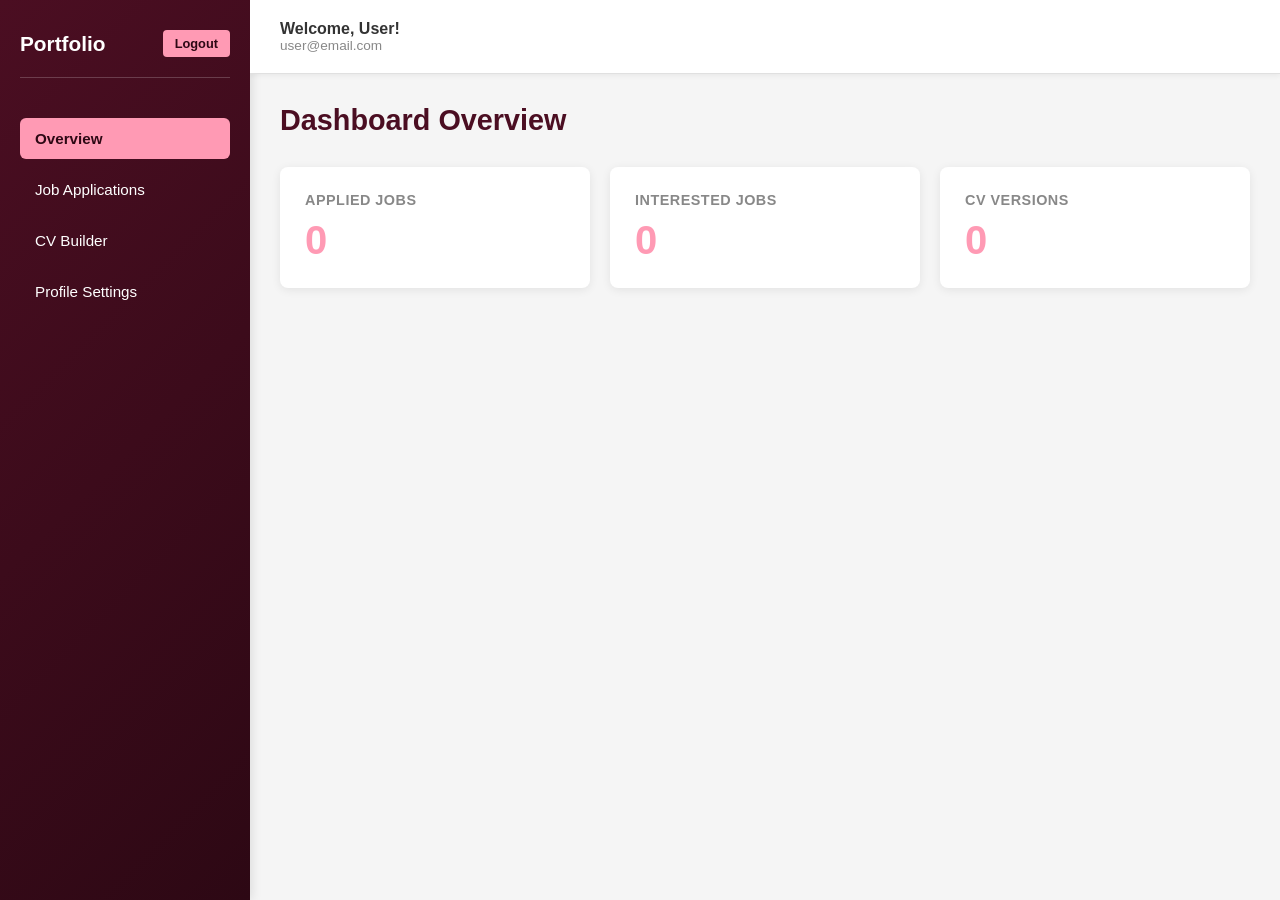
==== dashboard.html @ bc72322b "Add authentication system, dashboard, job tracker, and CV builder" ====
<!DOCTYPE html>
<html lang="en">
<head>
  <meta charset="UTF-8">
  <meta name="viewport" content="width=device-width, initial-scale=1.0">
  <title>Dashboard - Portfolio</title>
  <link rel="stylesheet" href="dashboard-style.css">
</head>
<body>
  <div class="dashboard-container">
    <!-- Sidebar Navigation -->
    <aside class="sidebar">
      <div class="sidebar-header">
        <h2>Portfolio</h2>
        <button id="logoutBtn" class="btn-logout">Logout</button>
      </div>
      <nav class="sidebar-nav">
        <ul>
          <li><a href="#" class="nav-link active" data-section="overview">Overview</a></li>
          <li><a href="#" class="nav-link" data-section="jobs">Job Applications</a></li>
          <li><a href="#" class="nav-link" data-section="cv-builder">CV Builder</a></li>
          <li><a href="#" class="nav-link" data-section="profile">Profile Settings</a></li>
        </ul>
      </nav>
    </aside>

    <!-- Main Content -->
    <main class="main-content">
      <!-- Header -->
      <header class="dashboard-header">
        <div class="user-info">
          <p id="userName">Welcome, User!</p>
          <small id="userEmail">user@email.com</small>
        </div>
      </header>

      <!-- Overview Section -->
      <section id="overview" class="section-content active">
        <h1>Dashboard Overview</h1>
        <div class="stats-grid">
          <div class="stat-card">
            <h3>Applied Jobs</h3>
            <p class="stat-number" id="appliedCount">0</p>
          </div>
          <div class="stat-card">
            <h3>Interested Jobs</h3>
            <p class="stat-number" id="interestedCount">0</p>
          </div>
          <div class="stat-card">
            <h3>CV Versions</h3>
            <p class="stat-number" id="cvCount">0</p>
          </div>
        </div>
      </section>

      <!-- Job Applications Section -->
      <section id="jobs" class="section-content">
        <h1>Job Applications Tracker</h1>
        
        <div class="jobs-controls">
          <button id="addJobBtn" class="btn-primary">+ Add Job</button>
          <div class="filter-tabs">
            <button class="filter-btn active" data-filter="all">All</button>
            <button class="filter-btn" data-filter="applied">Applied</button>
            <button class="filter-btn" data-filter="interested">Interested</button>
          </div>
        </div>

        <!-- Add Job Modal -->
        <div id="jobModal" class="modal">
          <div class="modal-content">
            <span class="close">&times;</span>
            <h2>Add Job Application</h2>
            <form id="jobForm">
              <div class="form-group">
                <label for="jobTitle">Job Title</label>
                <input type="text" id="jobTitle" name="jobTitle" required>
              </div>

              <div class="form-group">
                <label for="company">Company Name</label>
                <input type="text" id="company" name="company" required>
              </div>

              <div class="form-group">
                <label for="jobLocation">Location</label>
                <input type="text" id="jobLocation" name="jobLocation">
              </div>

              <div class="form-group">
                <label for="jobStatus">Status</label>
                <select id="jobStatus" name="jobStatus" required>
                  <option value="applied">Applied</option>
                  <option value="interested">Interested</option>
                </select>
              </div>

              <div class="form-group">
                <label for="applicationDate">Application Date</label>
                <input type="date" id="applicationDate" name="applicationDate">
              </div>

              <div class="form-group">
                <label for="jobDescription">Job Description</label>
                <textarea id="jobDescription" name="jobDescription" rows="4"></textarea>
              </div>

              <button type="submit" class="btn-primary">Save Job</button>
            </form>
          </div>
        </div>

        <!-- Jobs List -->
        <div id="jobsList" class="jobs-list">
          <p class="no-data">No jobs added yet. Click "Add Job" to get started.</p>
        </div>
      </section>

      <!-- CV Builder Section -->
      <section id="cv-builder" class="section-content">
        <h1>CV Builder</h1>
        
        <div class="cv-builder-container">
          <!-- CV Form -->
          <div class="cv-form">
            <h2>Build Your CV</h2>
            <form id="cvForm">
              <!-- Personal Information -->
              <fieldset>
                <legend>Personal Information</legend>
                <div class="form-group">
                  <label for="cvFullName">Full Name</label>
                  <input type="text" id="cvFullName" name="cvFullName" required>
                </div>

                <div class="form-group">
                  <label for="cvEmail">Email</label>
                  <input type="email" id="cvEmail" name="cvEmail" required>
                </div>

                <div class="form-group">
                  <label for="cvPhone">Phone Number</label>
                  <input type="tel" id="cvPhone" name="cvPhone">
                </div>

                <div class="form-group">
                  <label for="cvLocation">Location</label>
                  <input type="text" id="cvLocation" name="cvLocation">
                </div>
              </fieldset>

              <!-- Professional Summary -->
              <fieldset>
                <legend>Professional Summary</legend>
                <div class="form-group">
                  <label for="cvSummary">Summary</label>
                  <textarea id="cvSummary" name="cvSummary" rows="4" placeholder="Brief summary of your professional background"></textarea>
                </div>
              </fieldset>

              <!-- Experience -->
              <fieldset>
                <legend>Work Experience</legend>
                <div id="experienceContainer"></div>
                <button type="button" id="addExperienceBtn" class="btn-secondary">+ Add Experience</button>
              </fieldset>

              <!-- Education -->
              <fieldset>
                <legend>Education</legend>
                <div id="educationContainer"></div>
                <button type="button" id="addEducationBtn" class="btn-secondary">+ Add Education</button>
              </fieldset>

              <!-- Skills -->
              <fieldset>
                <legend>Skills</legend>
                <div id="skillsContainer"></div>
                <button type="button" id="addSkillBtn" class="btn-secondary">+ Add Skill</button>
              </fieldset>

              <div class="cv-actions">
                <button type="submit" class="btn-primary">Save CV</button>
                <button type="button" id="previewCvBtn" class="btn-secondary">Preview CV</button>
              </div>
            </form>
          </div>

          <!-- CV Preview -->
          <div class="cv-preview">
            <h2>CV Preview</h2>
            <div id="cvPreviewContent" class="preview-content">
              <p>Fill in the form to see your CV preview</p>
            </div>
            <button id="downloadCvBtn" class="btn-primary">Download PDF</button>
          </div>
        </div>
      </section>

      <!-- Profile Settings Section -->
      <section id="profile" class="section-content">
        <h1>Profile Settings</h1>
        
        <form id="profileForm">
          <fieldset>
            <legend>Account Information</legend>
            <div class="form-group">
              <label for="profileFullName">Full Name</label>
              <input type="text" id="profileFullName" name="profileFullName" required>
            </div>

            <div class="form-group">
              <label for="profileEmail">Email</label>
              <input type="email" id="profileEmail" name="profileEmail" required disabled>
            </div>

            <div class="form-group">
              <label for="profileBio">Bio</label>
              <textarea id="profileBio" name="profileBio" rows="4"></textarea>
            </div>
          </fieldset>

          <fieldset>
            <legend>Change Password</legend>
            <div class="form-group">
              <label for="currentPassword">Current Password</label>
              <input type="password" id="currentPassword" name="currentPassword">
            </div>

            <div class="form-group">
              <label for="newPassword">New Password</label>
              <input type="password" id="newPassword" name="newPassword">
            </div>

            <div class="form-group">
              <label for="confirmNewPassword">Confirm New Password</label>
              <input type="password" id="confirmNewPassword" name="confirmNewPassword">
            </div>
          </fieldset>

          <button type="submit" class="btn-primary">Save Changes</button>
        </form>
      </section>
    </main>
  </div>

  <!-- Success Modal -->
  <div id="successModal" class="modal">
    <div class="modal-content">
      <p id="successMessage"></p>
      <button class="btn-primary" onclick="closeSuccessModal()">Close</button>
    </div>
  </div>

  <script src="auth.js"></script>
  <script src="dashboard.js"></script>
</body>
</html>
---- dashboard-style.css ----
/* --- RESET & BASE --- */
* {
  margin: 0;
  padding: 0;
  box-sizing: border-box;
}

body {
  font-family: 'Segoe UI', Tahoma, Geneva, Verdana, sans-serif;
  background-color: #f5f5f5;
  color: #333;
}

/* --- DASHBOARD LAYOUT --- */
.dashboard-container {
  display: flex;
  height: 100vh;
}

/* --- SIDEBAR --- */
.sidebar {
  width: 250px;
  background: linear-gradient(135deg, #4B0E22 0%, #2d0814 100%);
  color: white;
  padding: 30px 20px;
  overflow-y: auto;
  box-shadow: 2px 0 10px rgba(0, 0, 0, 0.1);
}

.sidebar-header {
  display: flex;
  justify-content: space-between;
  align-items: center;
  margin-bottom: 40px;
  padding-bottom: 20px;
  border-bottom: 1px solid rgba(255, 255, 255, 0.2);
}

.sidebar-header h2 {
  font-size: 1.3rem;
  font-weight: 700;
}

.btn-logout {
  background: #FF9AB4;
  color: #2d0814;
  border: none;
  padding: 6px 12px;
  border-radius: 4px;
  font-size: 0.8rem;
  font-weight: 600;
  cursor: pointer;
  transition: background 0.3s ease;
}

.btn-logout:hover {
  background: #E67BA0;
}

.sidebar-nav ul {
  list-style: none;
}

.sidebar-nav ul li {
  margin-bottom: 10px;
}

.nav-link {
  display: block;
  color: white;
  text-decoration: none;
  padding: 12px 15px;
  border-radius: 6px;
  transition: background 0.3s ease;
  font-size: 0.95rem;
}

.nav-link:hover {
  background: rgba(255, 154, 180, 0.2);
}

.nav-link.active {
  background: #FF9AB4;
  color: #2d0814;
  font-weight: 600;
}

/* --- MAIN CONTENT --- */
.main-content {
  flex: 1;
  overflow-y: auto;
  padding: 0;
}

.dashboard-header {
  background: white;
  padding: 20px 30px;
  border-bottom: 1px solid #e0e0e0;
  box-shadow: 0 2px 5px rgba(0, 0, 0, 0.05);
  display: flex;
  justify-content: space-between;
  align-items: center;
}

.user-info {
  display: flex;
  flex-direction: column;
}

.user-info p {
  font-size: 1rem;
  font-weight: 600;
  color: #333;
}

.user-info small {
  font-size: 0.85rem;
  color: #888;
}

/* --- SECTIONS --- */
.section-content {
  padding: 30px;
  display: none;
}

.section-content.active {
  display: block;
  animation: fadeIn 0.3s ease;
}

@keyframes fadeIn {
  from {
    opacity: 0;
    transform: translateY(10px);
  }
  to {
    opacity: 1;
    transform: translateY(0);
  }
}

.section-content h1 {
  font-size: 1.8rem;
  color: #4B0E22;
  margin-bottom: 30px;
  font-weight: 700;
}

/* --- STATS GRID --- */
.stats-grid {
  display: grid;
  grid-template-columns: repeat(auto-fit, minmax(250px, 1fr));
  gap: 20px;
  margin-bottom: 30px;
}

.stat-card {
  background: white;
  border-radius: 8px;
  padding: 25px;
  box-shadow: 0 2px 10px rgba(0, 0, 0, 0.08);
  transition: transform 0.3s ease, box-shadow 0.3s ease;
}

.stat-card:hover {
  transform: translateY(-5px);
  box-shadow: 0 5px 20px rgba(0, 0, 0, 0.12);
}

.stat-card h3 {
  color: #888;
  font-size: 0.9rem;
  font-weight: 600;
  margin-bottom: 10px;
  text-transform: uppercase;
  letter-spacing: 0.5px;
}

.stat-number {
  font-size: 2.5rem;
  color: #FF9AB4;
  font-weight: 700;
}

/* --- JOBS SECTION --- */
.jobs-controls {
  display: flex;
  justify-content: space-between;
  align-items: center;
  margin-bottom: 25px;
  gap: 20px;
}

.btn-primary {
  background: linear-gradient(135deg, #FF9AB4 0%, #E67BA0 100%);
  color: white;
  border: none;
  padding: 12px 24px;
  border-radius: 6px;
  font-size: 0.95rem;
  font-weight: 600;
  cursor: pointer;
  transition: transform 0.2s ease, box-shadow 0.2s ease;
}

.btn-primary:hover {
  transform: translateY(-2px);
  box-shadow: 0 5px 20px rgba(255, 154, 180, 0.4);
}

.btn-secondary {
  background: #e0e0e0;
  color: #333;
  border: none;
  padding: 10px 20px;
  border-radius: 6px;
  font-size: 0.9rem;
  font-weight: 600;
  cursor: pointer;
  transition: background 0.3s ease;
}

.btn-secondary:hover {
  background: #d0d0d0;
}

/* --- FILTER TABS --- */
.filter-tabs {
  display: flex;
  gap: 10px;
}

.filter-btn {
  background: white;
  color: #666;
  border: 1px solid #ddd;
  padding: 8px 16px;
  border-radius: 20px;
  cursor: pointer;
  font-size: 0.85rem;
  font-weight: 600;
  transition: all 0.3s ease;
}

.filter-btn:hover {
  border-color: #FF9AB4;
  color: #FF9AB4;
}

.filter-btn.active {
  background: #FF9AB4;
  color: white;
  border-color: #FF9AB4;
}

/* --- JOBS LIST --- */
.jobs-list {
  display: grid;
  gap: 15px;
}

.job-card {
  background: white;
  border-radius: 8px;
  padding: 20px;
  box-shadow: 0 2px 10px rgba(0, 0, 0, 0.08);
  border-left: 4px solid #FF9AB4;
  transition: transform 0.3s ease, box-shadow 0.3s ease;
}

.job-card:hover {
  transform: translateY(-3px);
  box-shadow: 0 5px 20px rgba(0, 0, 0, 0.12);
}

.job-card-header {
  display: flex;
  justify-content: space-between;
  align-items: start;
  margin-bottom: 10px;
}

.job-card h3 {
  font-size: 1.1rem;
  color: #4B0E22;
  margin: 0;
}

.job-card-meta {
  display: flex;
  gap: 15px;
  font-size: 0.85rem;
  color: #888;
  margin-bottom: 10px;
}

.job-status {
  display: inline-block;
  padding: 4px 12px;
  border-radius: 20px;
  font-size: 0.8rem;
  font-weight: 600;
}

.status-applied {
  background: #e3f2fd;
  color: #1976d2;
}

.status-interested {
  background: #f3e5f5;
  color: #7b1fa2;
}

.job-description {
  color: #666;
  line-height: 1.6;
  margin: 10px 0;
  font-size: 0.9rem;
}

.job-actions {
  display: flex;
  gap: 10px;
  margin-top: 15px;
}

.btn-edit,
.btn-delete {
  padding: 6px 12px;
  border: none;
  border-radius: 4px;
  font-size: 0.85rem;
  cursor: pointer;
  font-weight: 600;
  transition: all 0.3s ease;
}

.btn-edit {
  background: #e0e0e0;
  color: #333;
}

.btn-edit:hover {
  background: #d0d0d0;
}

.btn-delete {
  background: #ffebee;
  color: #c33;
}

.btn-delete:hover {
  background: #ffcdd2;
}

.no-data {
  text-align: center;
  color: #999;
  padding: 40px 20px;
  font-style: italic;
}

/* --- MODAL --- */
.modal {
  display: none;
  position: fixed;
  z-index: 1000;
  left: 0;
  top: 0;
  width: 100%;
  height: 100%;
  background-color: rgba(0, 0, 0, 0.5);
  animation: fadeIn 0.3s ease;
}

.modal.show {
  display: flex;
  align-items: center;
  justify-content: center;
}

.modal-content {
  background-color: white;
  padding: 30px;
  border-radius: 8px;
  box-shadow: 0 10px 40px rgba(0, 0, 0, 0.3);
  width: 90%;
  max-width: 500px;
  max-height: 90vh;
  overflow-y: auto;
  position: relative;
}

.close {
  position: absolute;
  right: 20px;
  top: 15px;
  font-size: 1.5rem;
  cursor: pointer;
  color: #888;
  transition: color 0.3s ease;
}

.close:hover {
  color: #333;
}

.modal-content h2 {
  color: #4B0E22;
  margin-bottom: 20px;
  font-size: 1.5rem;
}

/* --- FORM STYLES --- */
.form-group {
  margin-bottom: 15px;
}

.form-group label {
  display: block;
  margin-bottom: 5px;
  color: #333;
  font-weight: 600;
  font-size: 0.9rem;
}

.form-group input[type="text"],
.form-group input[type="email"],
.form-group input[type="tel"],
.form-group input[type="date"],
.form-group input[type="password"],
.form-group textarea,
.form-group select {
  width: 100%;
  padding: 10px;
  border: 1px solid #ddd;
  border-radius: 6px;
  font-size: 0.9rem;
  font-family: inherit;
  transition: border-color 0.3s ease;
}

.form-group input:focus,
.form-group textarea:focus,
.form-group select:focus {
  outline: none;
  border-color: #FF9AB4;
  box-shadow: 0 0 5px rgba(255, 154, 180, 0.3);
}

.form-group textarea {
  resize: vertical;
  min-height: 100px;
}

fieldset {
  border: 1px solid #e0e0e0;
  border-radius: 6px;
  padding: 20px;
  margin-bottom: 20px;
}

fieldset legend {
  font-size: 1.1rem;
  font-weight: 700;
  color: #4B0E22;
  padding: 0 10px;
  margin-left: -10px;
}

/* --- CV BUILDER --- */
.cv-builder-container {
  display: grid;
  grid-template-columns: 1fr 1fr;
  gap: 30px;
}

.cv-form {
  background: white;
  padding: 25px;
  border-radius: 8px;
  box-shadow: 0 2px 10px rgba(0, 0, 0, 0.08);
}

.cv-form h2 {
  color: #4B0E22;
  margin-bottom: 20px;
  font-size: 1.3rem;
}

.cv-preview {
  background: white;
  padding: 25px;
  border-radius: 8px;
  box-shadow: 0 2px 10px rgba(0, 0, 0, 0.08);
  height: fit-content;
}

.cv-preview h2 {
  color: #4B0E22;
  margin-bottom: 20px;
  font-size: 1.3rem;
}

.preview-content {
  background: #f9f9f9;
  border: 1px solid #e0e0e0;
  padding: 20px;
  border-radius: 6px;
  min-height: 400px;
  line-height: 1.6;
  margin-bottom: 15px;
}

.preview-content h3 {
  color: #4B0E22;
  margin-top: 15px;
  margin-bottom: 8px;
  font-size: 1rem;
}

.preview-content p {
  color: #666;
  margin-bottom: 8px;
  font-size: 0.9rem;
}

.cv-actions {
  display: flex;
  gap: 10px;
  margin-top: 20px;
}

.cv-actions button {
  flex: 1;
}

/* --- SUCCESS MESSAGE --- */
#successModal .modal-content {
  max-width: 300px;
  text-align: center;
}

#successMessage {
  color: #4B0E22;
  font-size: 1rem;
  margin-bottom: 20px;
}

/* --- MOBILE RESPONSIVE --- */
@media (max-width: 1024px) {
  .cv-builder-container {
    grid-template-columns: 1fr;
  }

  .cv-preview {
    height: auto;
  }
}

@media (max-width: 768px) {
  .dashboard-container {
    flex-direction: column;
  }

  .sidebar {
    width: 100%;
    padding: 20px;
    display: flex;
    justify-content: space-between;
    align-items: center;
  }

  .sidebar-nav ul {
    display: flex;
    gap: 10px;
  }

  .sidebar-header {
    margin-bottom: 0;
    border-bottom: none;
    padding-bottom: 0;
  }

  .jobs-controls {
    flex-direction: column;
    align-items: flex-start;
  }

  .filter-tabs {
    width: 100%;
    flex-wrap: wrap;
  }

  .section-content {
    padding: 15px;
  }

  .section-content h1 {
    font-size: 1.3rem;
  }

  .stats-grid {
    grid-template-columns: 1fr;
  }

  .modal-content {
    width: 95%;
    max-width: 90vw;
  }
}

@media (max-width: 480px) {
  .sidebar {
    flex-direction: column;
  }

  .sidebar-nav ul {
    flex-direction: column;
    width: 100%;
  }

  .nav-link {
    width: 100%;
  }

  .dashboard-header {
    padding: 15px;
  }

  .btn-primary {
    width: 100%;
  }

  .job-card-header {
    flex-direction: column;
  }

  .job-card-meta {
    flex-direction: column;
    gap: 5px;
  }
}
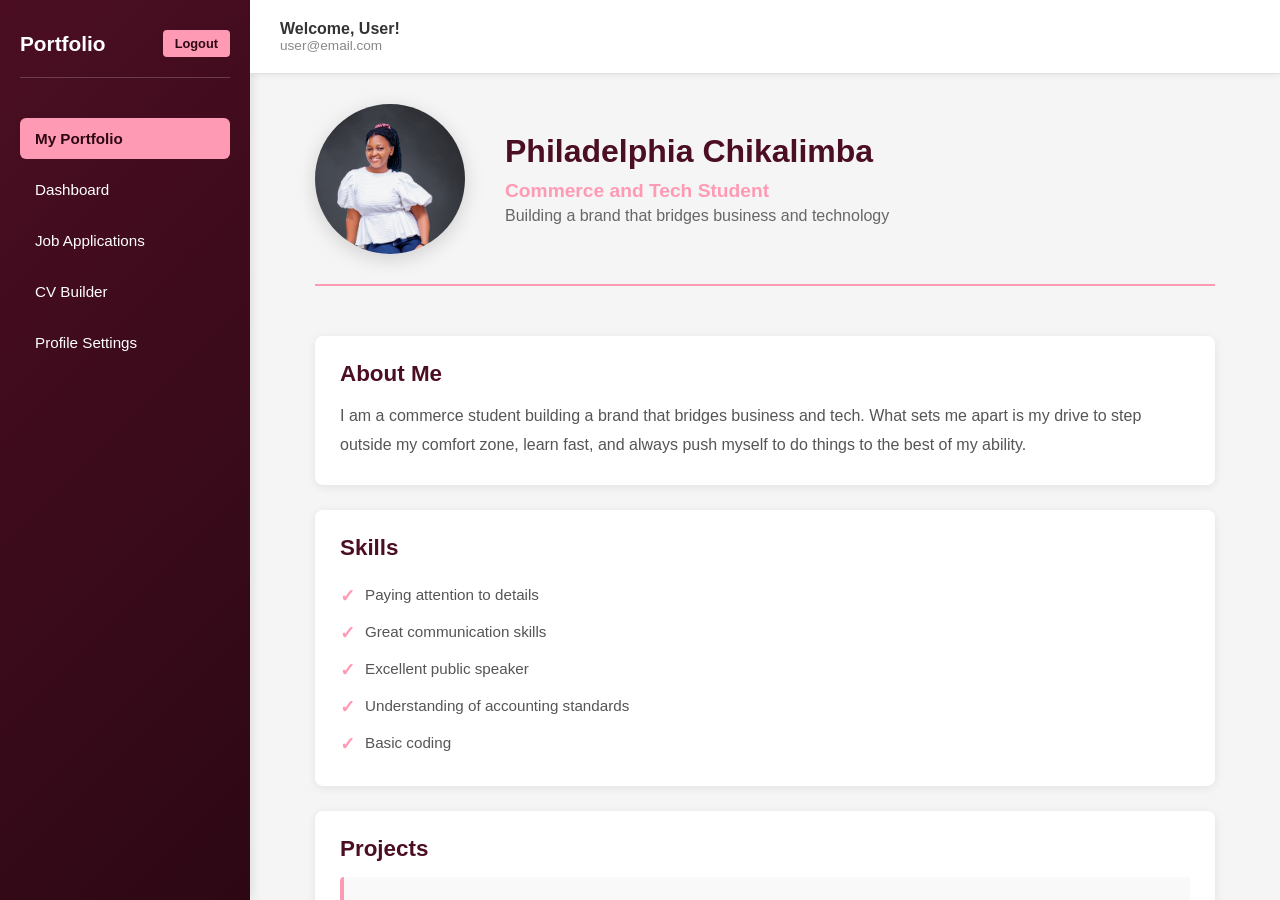
==== commit 1e44bc28: "Add portfolio section to dashboard - portfolio is now the default landing page" ====
--- a/dashboard.html
+++ b/dashboard.html
@@ -16,7 +16,8 @@
       </div>
       <nav class="sidebar-nav">
         <ul>
-          <li><a href="#" class="nav-link active" data-section="overview">Overview</a></li>
+          <li><a href="#" class="nav-link active" data-section="portfolio">My Portfolio</a></li>
+          <li><a href="#" class="nav-link" data-section="overview">Dashboard</a></li>
           <li><a href="#" class="nav-link" data-section="jobs">Job Applications</a></li>
           <li><a href="#" class="nav-link" data-section="cv-builder">CV Builder</a></li>
           <li><a href="#" class="nav-link" data-section="profile">Profile Settings</a></li>
@@ -34,8 +35,64 @@
         </div>
       </header>
 
-      <!-- Overview Section -->
-      <section id="overview" class="section-content active">
+      <!-- Portfolio Section -->
+      <section id="portfolio" class="section-content active">
+        <div class="portfolio-container">
+          <!-- Portfolio Header -->
+          <div class="portfolio-header">
+            <img src="photo.jpg" alt="Philadelphia Chikalimba" class="portfolio-photo">
+            <div class="portfolio-intro">
+              <h1>Philadelphia Chikalimba</h1>
+              <p class="portfolio-title">Commerce and Tech Student</p>
+              <p class="portfolio-subtitle">Building a brand that bridges business and technology</p>
+            </div>
+          </div>
+
+          <!-- About Section -->
+          <div class="portfolio-section">
+            <h2>About Me</h2>
+            <p class="bio-text">
+              I am a commerce student building a brand that bridges business and tech. What sets me apart is my drive to step outside my comfort zone, learn fast, and always push myself to do things to the best of my ability.
+            </p>
+          </div>
+
+          <!-- Skills Section -->
+          <div class="portfolio-section">
+            <h2>Skills</h2>
+            <ul class="skills-list">
+              <li>Paying attention to details</li>
+              <li>Great communication skills</li>
+              <li>Excellent public speaker</li>
+              <li>Understanding of accounting standards</li>
+              <li>Basic coding</li>
+            </ul>
+          </div>
+
+          <!-- Projects Section -->
+          <div class="portfolio-section">
+            <h2>Projects</h2>
+            <div class="project-card">
+              <h3>Realtime Inventory and Sales Tracker</h3>
+              <p>This web app uses HTML/CSS to display a product catalog and sales dashboard, while a Python backend processes inventory updates and a Java service calculates live revenue trends and low-stock alerts. The user receives instant visual warnings and restock recommendations, helping small business owners make data-driven purchasing decisions to avoid lost sales.</p>
+              <p class="project-tags"><strong>Skills used:</strong> HTML, CSS, JavaScript, Python</p>
+            </div>
+          </div>
+
+          <!-- Contact Section -->
+          <div class="portfolio-section">
+            <h2>Contact</h2>
+            <p>Feel free to reach out.</p>
+            <ul class="contact-list">
+              <li><a href="mailto:phil.chikalimba@gmail.com">📧 phil.chikalimba@gmail.com</a></li>
+              <li><a href="https://www.instagram.com/philadelphiachikalimba?igsh=0Ghucnkxb2ZpOHd5" target="_blank" rel="noopener noreferrer">📱 Instagram</a></li>
+              <li><a href="https://github.com/philly619" target="_blank" rel="noopener noreferrer">💻 GitHub</a></li>
+            </ul>
+          </div>
+        </div>
+      </section>
+
+      <!-- Dashboard Overview Section -->
+      <section id="overview" class="section-content">
         <h1>Dashboard Overview</h1>
         <div class="stats-grid">
           <div class="stat-card">
@@ -255,4 +312,4 @@
   <script src="auth.js"></script>
   <script src="dashboard.js"></script>
 </body>
-</html>+</html>
--- a/dashboard-style.css
+++ b/dashboard-style.css
@@ -145,6 +145,139 @@
   color: #4B0E22;
   margin-bottom: 30px;
   font-weight: 700;
+}
+
+/* --- PORTFOLIO SECTION --- */
+.portfolio-container {
+  max-width: 900px;
+  margin: 0 auto;
+}
+
+.portfolio-header {
+  display: flex;
+  align-items: center;
+  gap: 40px;
+  margin-bottom: 50px;
+  padding-bottom: 30px;
+  border-bottom: 2px solid #FF9AB4;
+}
+
+.portfolio-photo {
+  width: 150px;
+  height: 150px;
+  border-radius: 50%;
+  object-fit: cover;
+  box-shadow: 0 5px 20px rgba(0, 0, 0, 0.15);
+}
+
+.portfolio-intro h1 {
+  font-size: 2rem;
+  color: #4B0E22;
+  margin: 0 0 10px 0;
+}
+
+.portfolio-title {
+  font-size: 1.2rem;
+  color: #FF9AB4;
+  font-weight: 600;
+  margin: 0 0 5px 0;
+}
+
+.portfolio-subtitle {
+  font-size: 1rem;
+  color: #666;
+  margin: 0;
+}
+
+.portfolio-section {
+  background: white;
+  padding: 25px;
+  border-radius: 8px;
+  margin-bottom: 25px;
+  box-shadow: 0 2px 10px rgba(0, 0, 0, 0.08);
+}
+
+.portfolio-section h2 {
+  font-size: 1.4rem;
+  color: #4B0E22;
+  margin-bottom: 15px;
+  font-weight: 700;
+}
+
+.bio-text {
+  font-size: 1rem;
+  line-height: 1.8;
+  color: #555;
+}
+
+.skills-list {
+  list-style: none;
+  padding: 0;
+}
+
+.skills-list li {
+  padding: 10px 0;
+  padding-left: 25px;
+  position: relative;
+  color: #555;
+  font-size: 0.95rem;
+}
+
+.skills-list li:before {
+  content: "✓";
+  position: absolute;
+  left: 0;
+  color: #FF9AB4;
+  font-weight: bold;
+  font-size: 1.1rem;
+}
+
+.project-card {
+  background: #f9f9f9;
+  padding: 20px;
+  border-left: 4px solid #FF9AB4;
+  border-radius: 4px;
+  margin-bottom: 15px;
+}
+
+.project-card h3 {
+  color: #4B0E22;
+  margin-bottom: 10px;
+  font-size: 1.1rem;
+}
+
+.project-card p {
+  color: #666;
+  line-height: 1.6;
+  margin-bottom: 10px;
+  font-size: 0.95rem;
+}
+
+.project-tags {
+  color: #888;
+  font-size: 0.9rem;
+  font-style: italic;
+}
+
+.contact-list {
+  list-style: none;
+  padding: 0;
+}
+
+.contact-list li {
+  padding: 10px 0;
+}
+
+.contact-list a {
+  color: #FF9AB4;
+  text-decoration: none;
+  font-weight: 600;
+  transition: color 0.3s ease;
+}
+
+.contact-list a:hover {
+  color: #E67BA0;
+  text-decoration: underline;
 }
 
 /* --- STATS GRID --- */
@@ -430,6 +563,7 @@
 .form-group input[type="email"],
 .form-group input[type="tel"],
 .form-group input[type="date"],
+.form-group input[type="month"],
 .form-group input[type="password"],
 .form-group textarea,
 .form-group select {
@@ -558,6 +692,16 @@
   .cv-preview {
     height: auto;
   }
+
+  .portfolio-header {
+    flex-direction: column;
+    text-align: center;
+    gap: 20px;
+  }
+
+  .portfolio-intro h1 {
+    font-size: 1.5rem;
+  }
 }
 
 @media (max-width: 768px) {
@@ -576,6 +720,7 @@
   .sidebar-nav ul {
     display: flex;
     gap: 10px;
+    flex-wrap: wrap;
   }
 
   .sidebar-header {
@@ -610,6 +755,15 @@
     width: 95%;
     max-width: 90vw;
   }
+
+  .portfolio-header {
+    flex-direction: column;
+  }
+
+  .portfolio-photo {
+    width: 120px;
+    height: 120px;
+  }
 }
 
 @media (max-width: 480px) {
@@ -642,4 +796,17 @@
     flex-direction: column;
     gap: 5px;
   }
-}+
+  .portfolio-header {
+    gap: 15px;
+  }
+
+  .portfolio-photo {
+    width: 100px;
+    height: 100px;
+  }
+
+  .portfolio-intro h1 {
+    font-size: 1.3rem;
+  }
+}
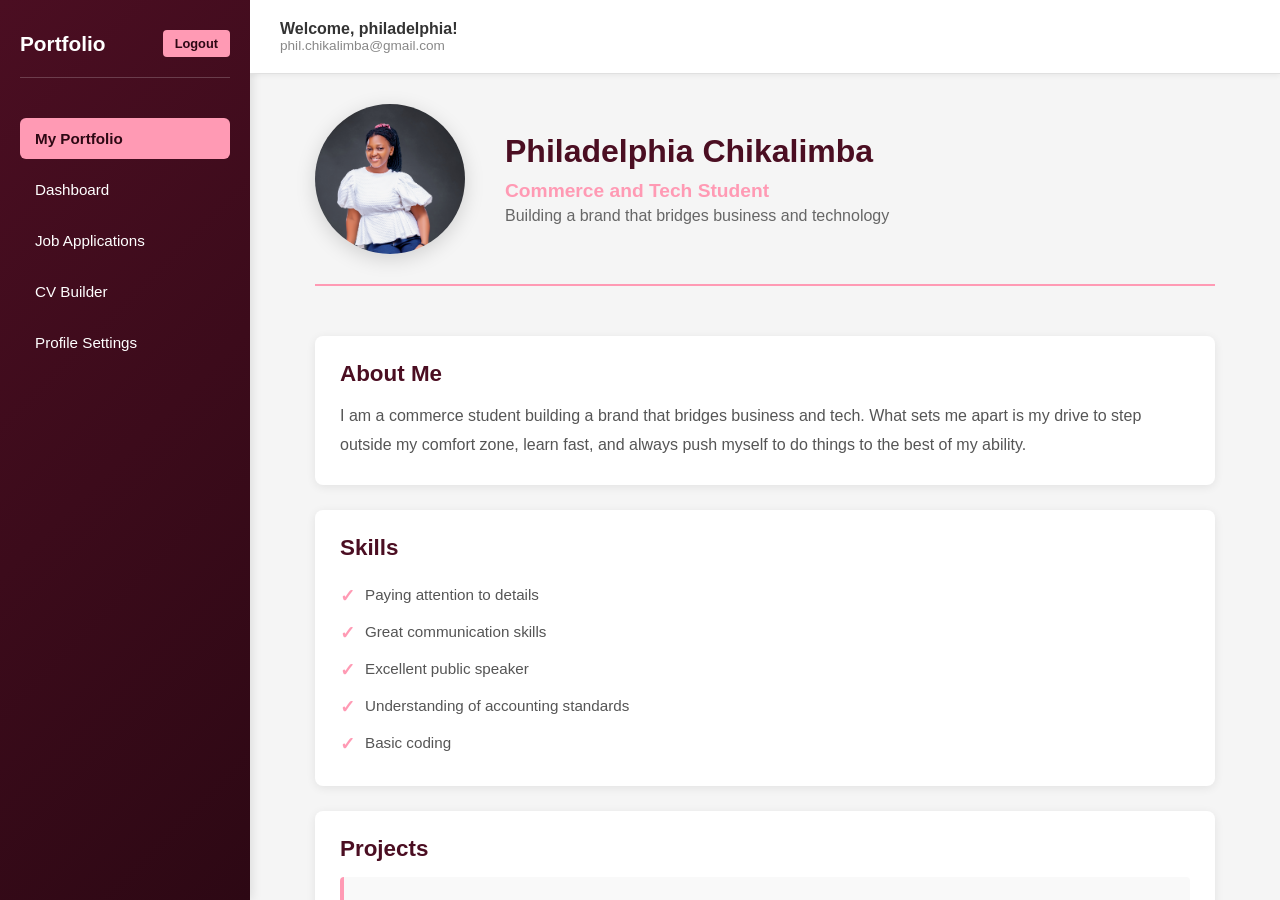
==== commit 3b435c9c: "Update dashboard.html" ====
--- a/dashboard.html
+++ b/dashboard.html
@@ -30,8 +30,8 @@
       <!-- Header -->
       <header class="dashboard-header">
         <div class="user-info">
-          <p id="userName">Welcome, User!</p>
-          <small id="userEmail">user@email.com</small>
+          <p id="userName">Welcome, philadelphia!</p>
+          <small id="userEmail">phil.chikalimba@gmail.com</small>
         </div>
       </header>
 
